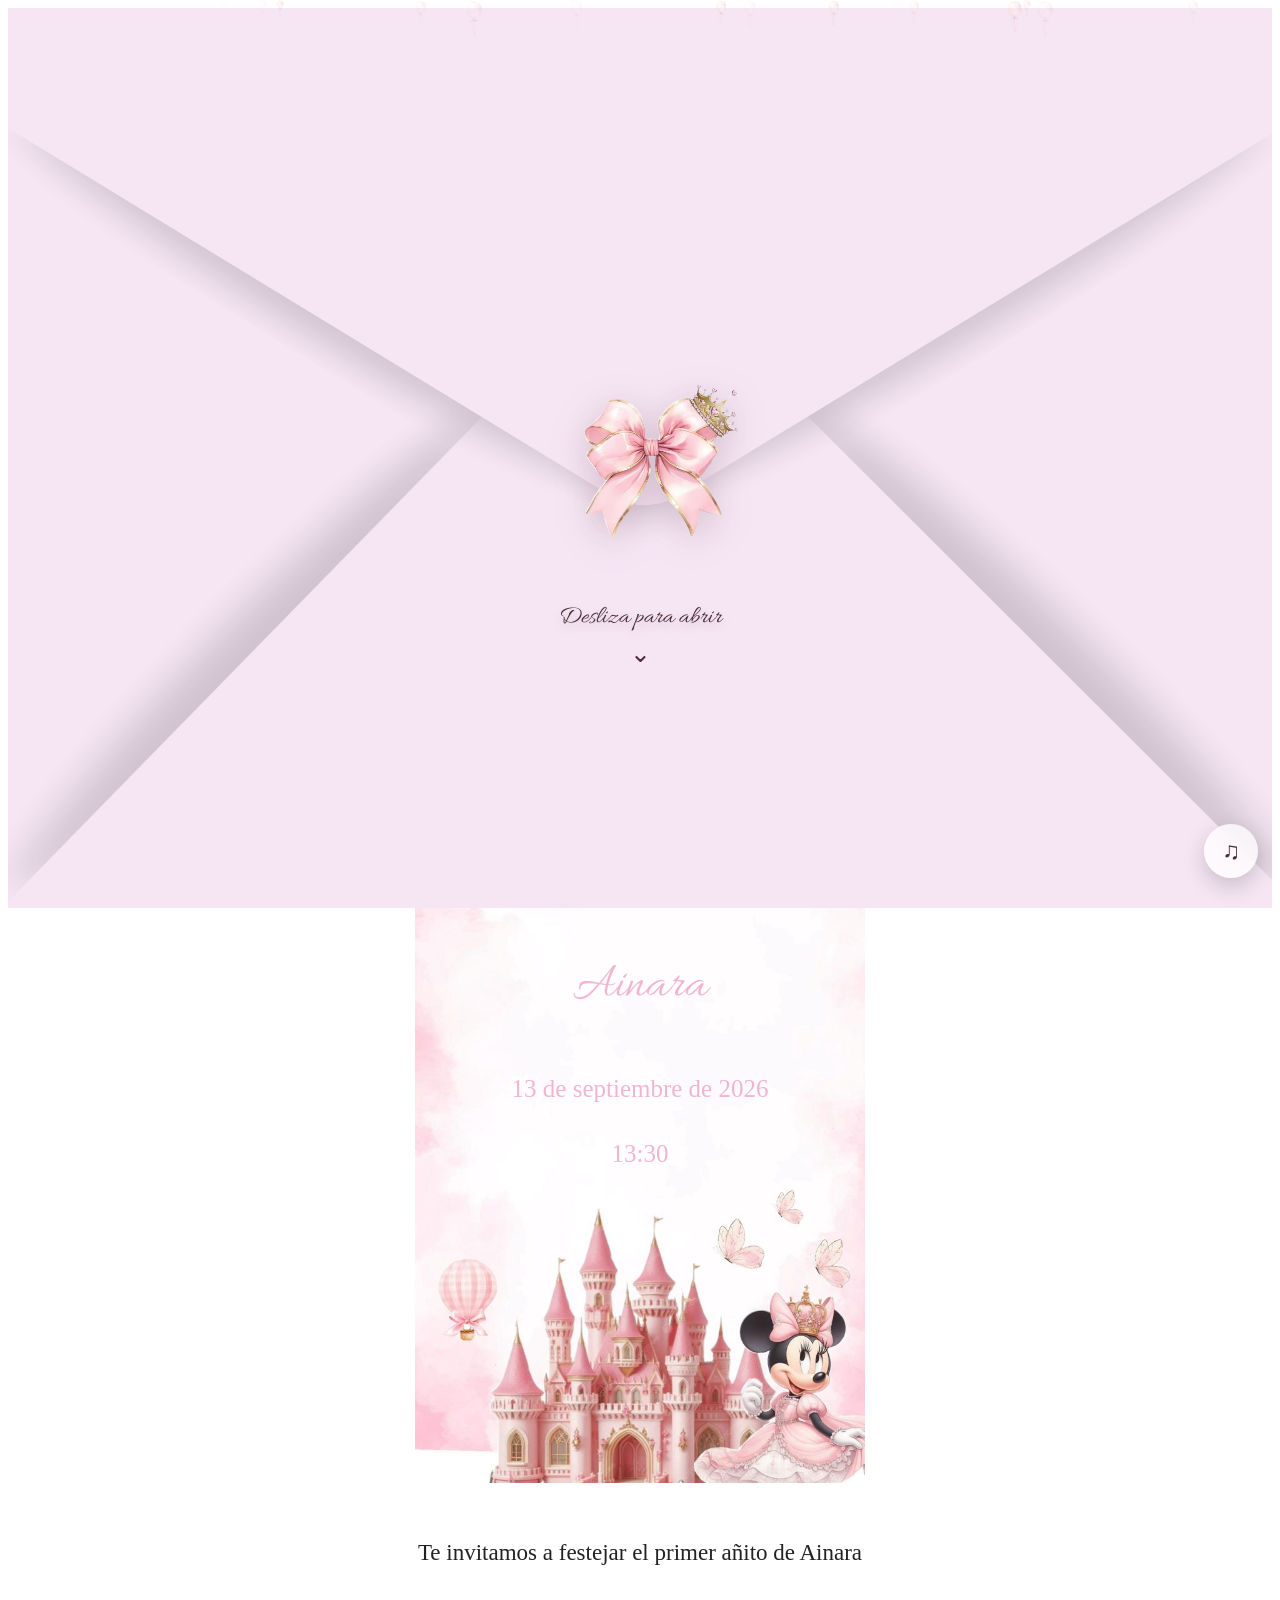
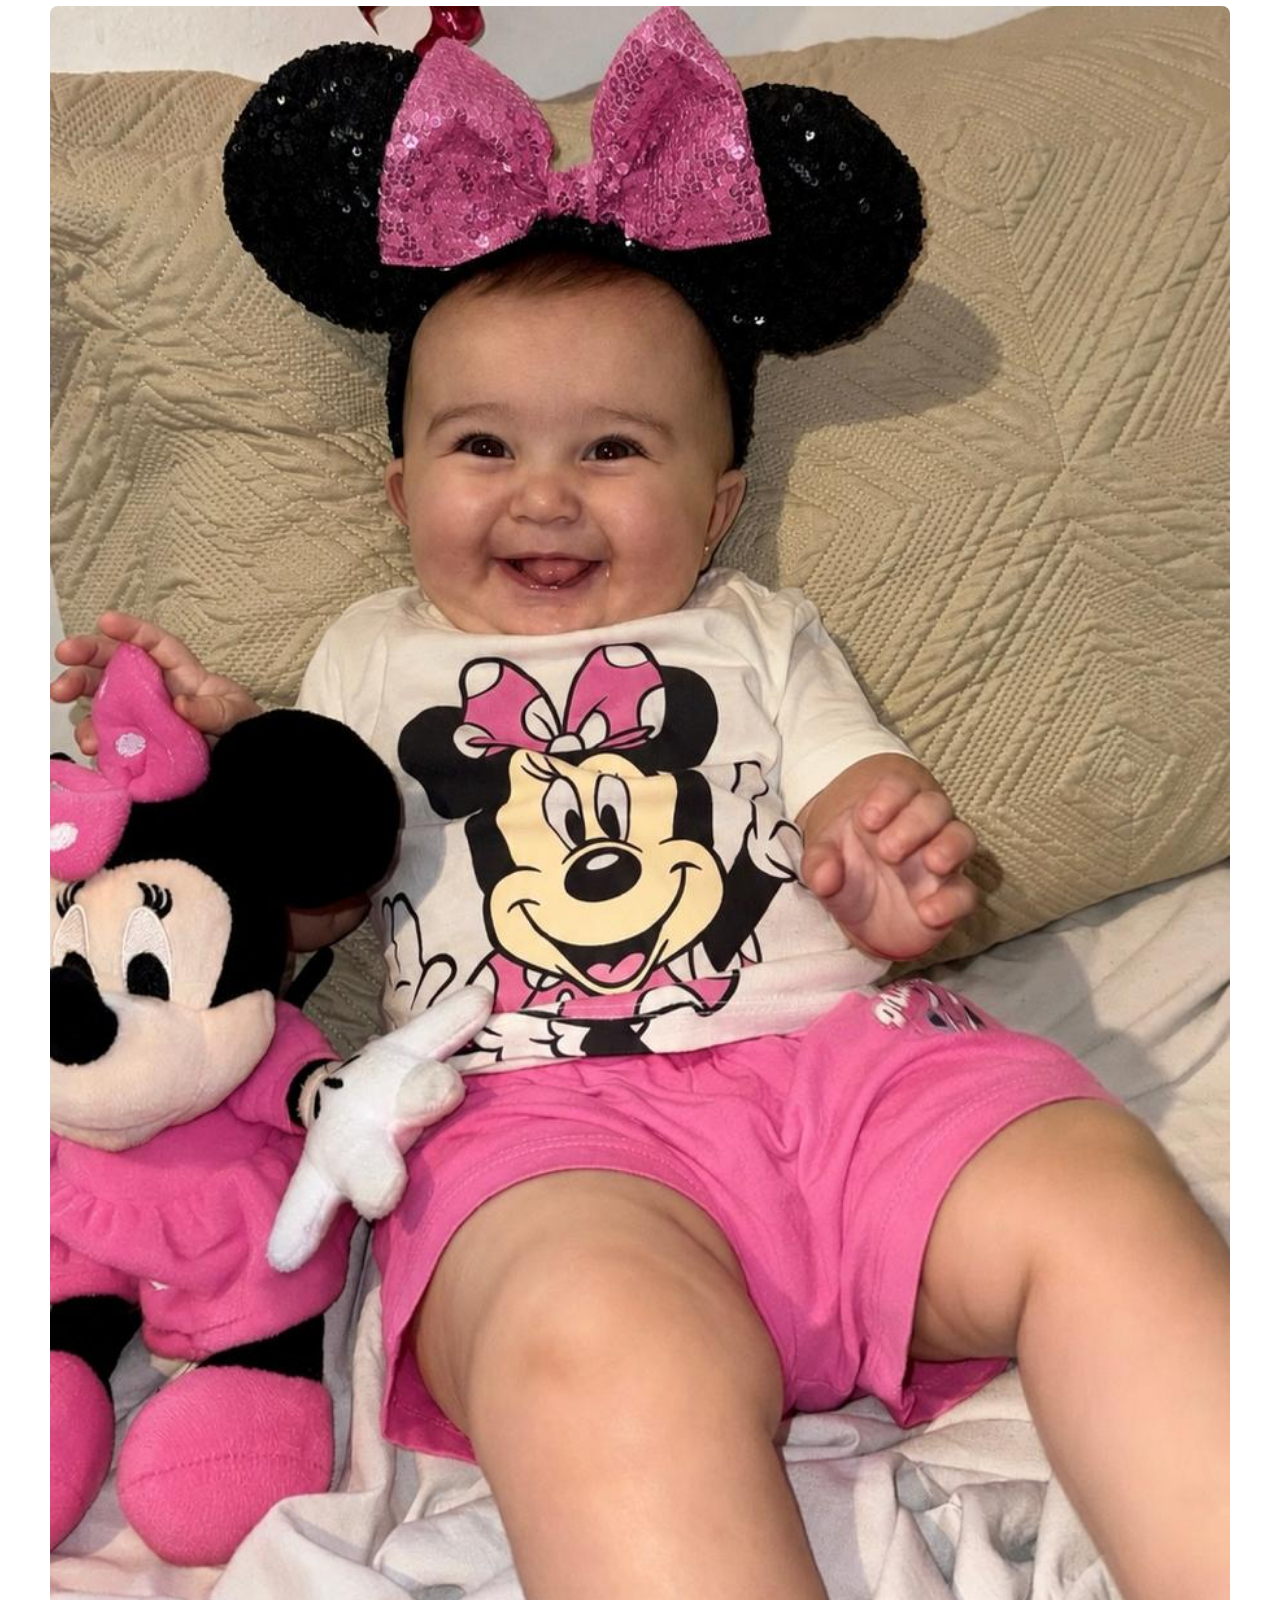
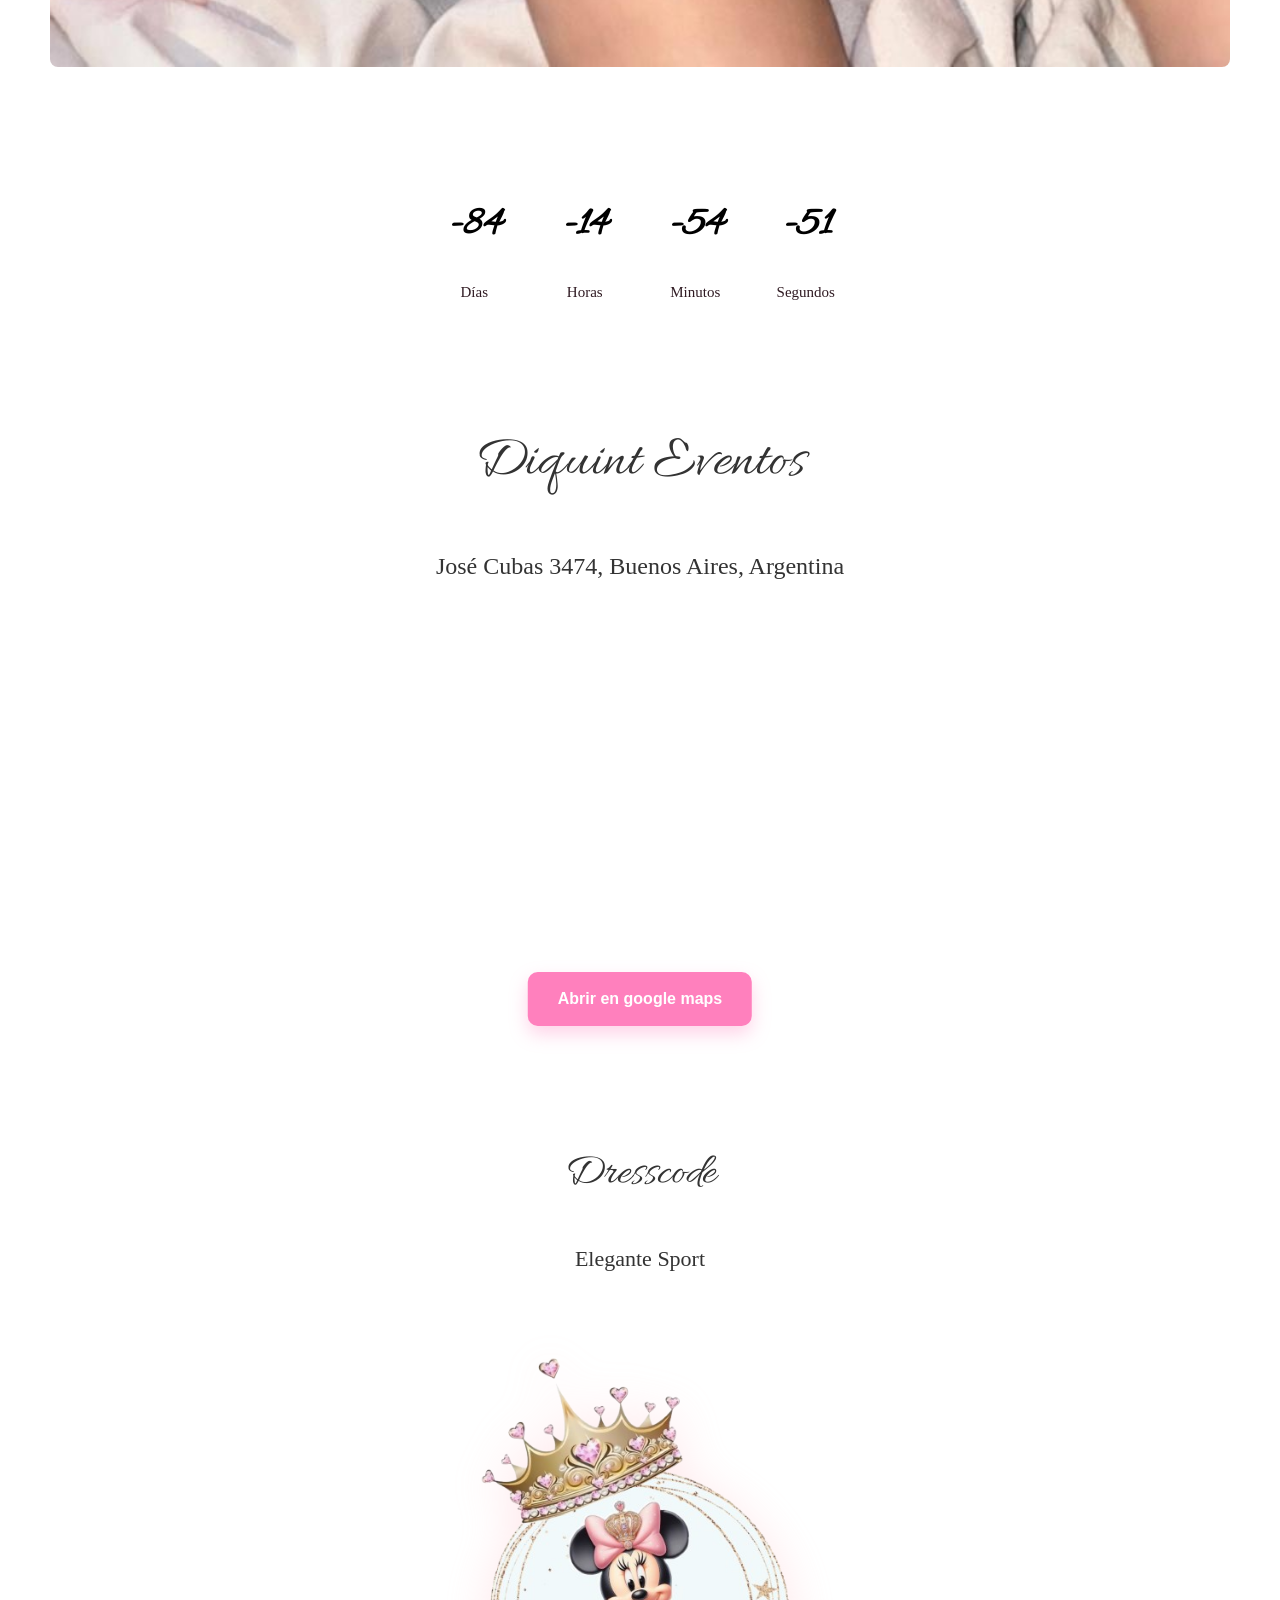
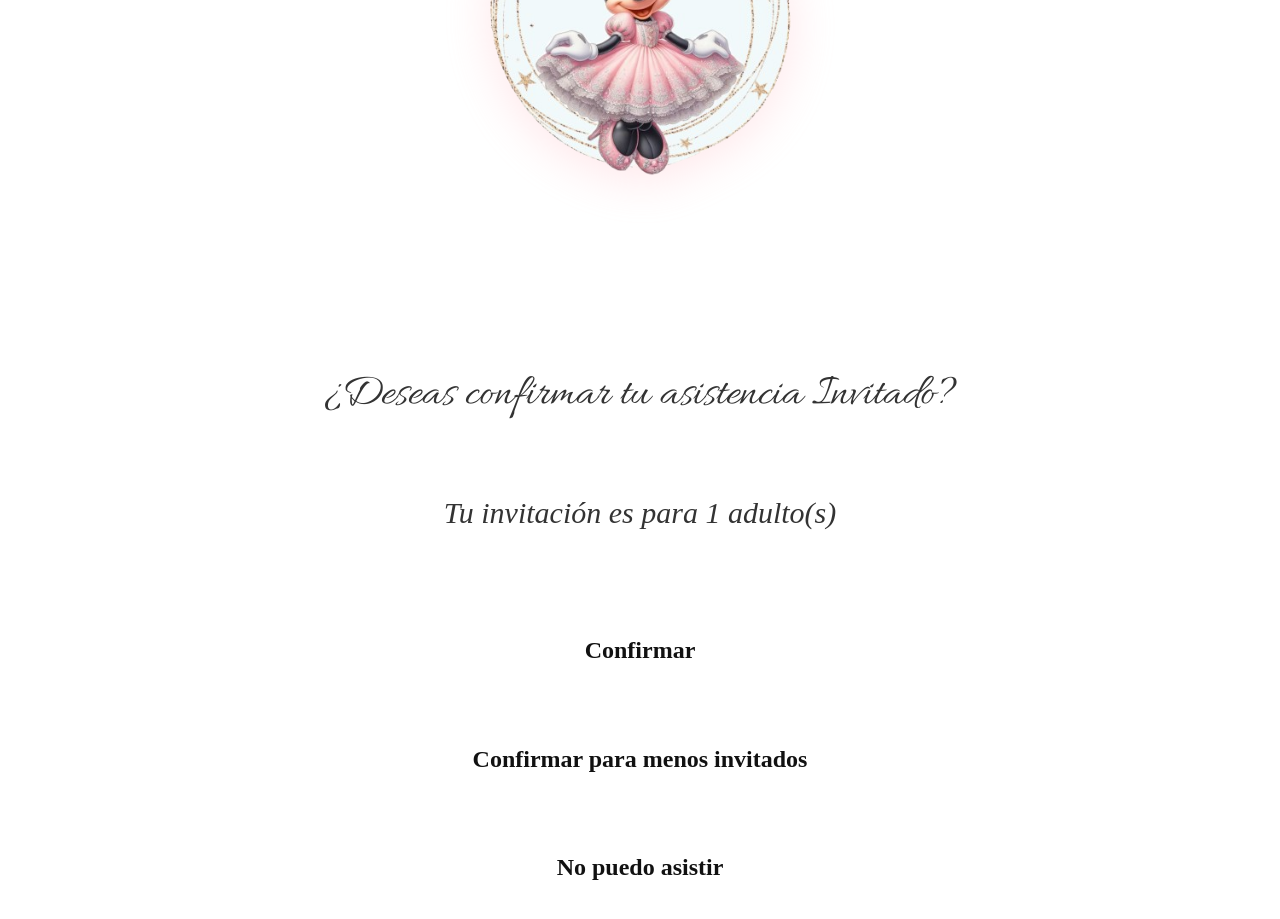
==== index.html @ 3eff4380 "Mover index a raiz para Vercel" ====
<!DOCTYPE html>
<html lang="es">

<head>
    <meta charset="UTF-8">
    <meta name="viewport" content="width=device-width, initial-scale=1.0">
    <title>Mi primer añito - Ainara</title>
    <link rel="stylesheet" href="css/styles.css">
    <link rel="stylesheet" href="https://cdnjs.cloudflare.com/ajax/libs/font-awesome/6.5.1/css/all.min.css">

</head>

<body>

    <audio id="bgMusic" loop>
        <source src="assets/musica/cenicienta.mp3" type="audio/mpeg">
    </audio>
    <button class="music-btn" id="musicBtn">
        ♫
    </button>
    <div class="particles"></div>

    <section class="envelope-intro">
        <div class="envelope-wrapper">
            <img src="assets/fotos/pink-top.png" class="envelope-top-img">
            <img src="assets/fotos/moño_corona_sobre-removebg-preview.png" class="envelope-bow" alt="Moño">
            <div class="envelope-center">
                <p>Desliza para abrir</p>
                <span>⌄</span>
            </div>
            <img src="assets/fotos/pink-bottom.png" class="envelope-bottom-img">
        </div>
    </section>

    <section class="hero floral-bg">
        <div class="invite-cover">
            <div class="hero-text">
                <h1>Mi primer añito</h1>
                <h2 class="ainu">Ainara</h2>
                <p>13 de septiembre de 2026</p>
                <span>13:30</span>
            </div>
        </div>
    </section>

    <section class="photo-message reveal">

        <p>
            Te invitamos a festejar el primer añito de Ainara
        </p>

        <div class="photo-frame">
            <img src="assets/fotos/ainara minnie.jpeg" alt="Foto de Ainara">
        </div>

    </section>

    <section class="countdown-section reveal">
        <div class="countdown">
            <div><span id="days">00</span>
                <p>Días</p>
            </div>
            <div><span id="hours">00</span>
                <p>Horas</p>
            </div>
            <div><span id="minutes">00</span>
                <p>Minutos</p>
            </div>
            <div><span id="seconds">00</span>
                <p>Segundos</p>
            </div>
        </div>
    </section>

    <section class="location reveal">
        <h2>Diquint Eventos</h2>
        <p>José Cubas 3474, Buenos Aires, Argentina</p>

        <div class="map-box">
            <iframe src="https://www.google.com/maps?q=José%20Cubas%203474,%20Buenos%20Aires,%20Argentina&output=embed"
                loading="lazy">
            </iframe>

            <a href="https://www.google.com/maps/search/?api=1&query=José+Cubas+3474,+Buenos+Aires,+Argentina"
                target="_blank">
                Abrir en google maps
            </a>
        </div>
    </section>

    <section class="dresscode reveal">
        <h2>Dresscode</h2>
        <p>
            Elegante Sport
        </p>
    </section>

        <section class="decor-section">
            <img src="assets/fotos/minnie_corona-removebg-preview.png" alt="Minnie" class="decor-img minnie">
        </section>

    <section class="confirm reveal">
        <h2>¿Deseas confirmar tu asistencia <span id="guestName">Invitado</span>?</h2>
        <p>Tu invitación es para <span id="guestAdults">1</span> adulto(s)</p>

        <div class="confirm-options">

            <a class="option active" href="https://wa.me/5491123456789" target="_blank">
                Confirmar
            </a>

            <a class="option" href="https://wa.me/5491123456789" target="_blank">
                Confirmar para menos invitados
            </a>

            <a class="option" href="https://wa.me/5491123456789" target="_blank">
                No puedo asistir
            </a>

        </div>
    </section>
    </section>

    </main>

    <script src="js/script.js"></script>

</body>



</html>
---- css/styles.css ----
@import url('https://fonts.googleapis.com/css2?family=Allura&display=swap');



body {
    font-family: Baloo Tammudu\ 2, Baloo Tammudu\ 2 Fallback;
    color: #333;
    line-height: 1.6;
}

.scroll-arrow i {
    font-size: 42px;
    color: #5a3442;

    animation: floatArrow 1.6s infinite;

    opacity: .75;
}

.envelope-intro {
    height: 170vh;
    position: relative;
    margin-bottom: -95vh;
    z-index: 20;
    background: transparent;
    pointer-events: none;
}

.envelope-wrapper {
    position: sticky;
    top: 0;
    width: 100%;
    height: 100vh;
    overflow: hidden;
    background: transparent;
}

.envelope-bow {
    position: absolute;
    top: 55%;
    left: 51%;
    width: clamp(200px, 12vw, 170px);
    transform: translate(-50%, -50%);
    z-index: 11;
    pointer-events: none;
    filter: drop-shadow(0 8px 18px rgba(90, 45, 70, .22));
    transition: transform 1.2s ease, opacity 1.2s ease;
}

.envelope-open .envelope-bow {
    transform: translate(-50%, -180%);
    opacity: 0;
}

/* imagen superior */
.envelope-top-img {
    position: absolute;
    top: 0;
    left: 0;
    width: 100vw;
    height: 100vh;
    object-fit: fill;
    z-index: 5;
    transition: transform 1.2s ease, opacity 1.2s ease;
}

.envelope-bottom-img {
    position: absolute;
    bottom: 0;
    left: 0;
    width: 100vw;
    height: 100vh;
    object-fit: fill;
    z-index: 4;
    transition: transform 1.2s ease, opacity 1.2s ease;
}

/* texto del medio */
.envelope-center {
    position: absolute;
    top: 70%;
    left: 50%;
    transform: translate(-50%, -50%);
    text-align: center;
    z-index: 10;
    transition: opacity .8s ease, transform .8s ease;
    pointer-events: none;
    width: 100%;
}

.envelope-center p {
    font-family: 'Allura', cursive;
    font-size: 25px;
    color: #4a2d37;
    text-shadow: 0 4px 12px rgba(0, 0, 0, .18);
    margin: 0;
}

.envelope-center span {
    display: block;
    font-family: 'Allura', cursive;
    font-size: 25px;
    color: #4a2d37;
    animation: floatArrow 1.5s infinite;
}

/* apertura al scrollear */
.envelope-open .envelope-top-img {
    transform: translateY(-105%);
    opacity: .95;
}

.envelope-open .envelope-bottom-img {
    transform: translateY(105%);
    opacity: .95;
}

.envelope-open .envelope-center {
    opacity: 0;
    transform: translate(-50%, -70%);
}

.invite {
    position: relative;
    z-index: 1;
    background: #fff;
}

@keyframes floatArrow {

    0%,
    100% {
        transform: translateY(0);
    }

    50% {
        transform: translateY(12px);
    }
}

.invite {
    position: relative;
    z-index: 1;
    background: #ffffff;
}

.floral-bg {
    display: flex;
    align-items: flex-start;
    justify-content: center;
    padding: 0px 0;
}

.invite-cover {
    width: min(100%, 450px);
    aspect-ratio: 1900/ 3500;
    background:
        linear-gradient(rgba(255, 255, 255, 0.08), rgba(255, 255, 255, 0.08)),
        url("../assets/fotos/invitacion.jpeg");
    background-size: contain;
    background-repeat: no-repeat;
    background-position: center top;
    position: relative;
}

.hero-text {
    position: absolute;
    top: 150px;
    left: 50%;
    transform: translateX(-50%);
    width: 100%;
    text-align: center;
    color: #f0b6cf;
    margin-top: 0;
}


.hero-text h1,
.hero-text h2,
.location h2,
.dresscode h2,
.confirm h2 {
    font-family: Baloo Tammudu\ 2, Baloo Tammudu\ 2 Fallback;
    font-weight: 400;
}

.hero-text h1 {
    font-family: Baloo Tammudu\ 2, Baloo Tammudu\ 2 Fallback;
    font-size: 30px;
    font-weight: 400;
    font-style: bold;
}

.hero-text p {
    font-family: Baloo Tammudu\ 2, Baloo Tammudu\ 2 Fallback;
    font-size: 25px;
    font-weight: 400;
    font-style: bold;
}

.hero-text span {
    font-family: Baloo Tammudu\ 2, Baloo Tammudu\ 2 Fallback;
    font-size: 25px;
    font-weight: 400;
    font-style: bold;
}

.hero-text .ainu {
    font-family: 'Allura', cursive;
    font-weight: 400;
    font-style: normal;
    font-size: 50px;
}

.photo-message {
    padding: 0px 20px 70px;
    text-align: center;
    background: #ffffff;
}

.photo-message p {
    font-family: Baloo Tammudu\ 2, Baloo Tammudu\ 2 Fallback;
    font-size: 23px;
    color: #222;
    margin-bottom: 34px;
}

.photo-frame {
    width: min(100%, 1180px);
    margin: 0 auto;
    border-radius: 8px;
    overflow: hidden;
}

.photo-frame img {
    width: 100%;
    height: auto;
    display: block;
}

.countdown-section {
    padding: 55px 15px 25px;
    text-align: center;
}

.countdown {
    max-width: 420px;
    margin: auto;
    display: grid;
    grid-template-columns: repeat(4, 1fr);
    gap: 22px;
}

.countdown div {
    background: transparent;
    box-shadow: none;
    padding: 0;
}

.countdown span {
    font-family: 'Allura', cursive;
    font-weight: bold;
    font-size: 42px;
    color: #000;
}

.countdown p {
    margin-top: 20px;
    font-size: 15px;
    font-family: Georgia, serif;
    color: #301b23;
}

.location {
    text-align: center;
    padding: 25px 0 0;
}

.location h2 {
    font-family: 'Allura', cursive;
    font-size: 58px;
    margin-bottom: 38px;
}

.location p {
    font-size: 24px;
    font-family: Georgia, serif;
    margin-bottom: 28px;
}

.map-box {
    position: relative;
    width: 100%;
    height: 440px;
}

.map-box iframe {
    width: 100%;
    height: 100%;
    border: 0;
    display: block;
}

.map-box a {
    position: absolute;
    left: 50%;
    bottom: 28px;
    transform: translateX(-50%);
    background: #ff80bd;
    color: white;
    text-decoration: none;
    padding: 14px 30px;
    border-radius: 10px;
    font-family: 'Poppins', sans-serif;
    font-weight: 700;
    box-shadow: 0 8px 18px rgba(255, 128, 189, .35);
}

.dresscode {
    min-height: 250px;
    text-align: center;
    padding-top: 50px;
}

.dresscode h2 {
    font-family: 'Allura', cursive;
    font-size: 44px;
}

.dresscode p {
    font-size: 22px;
    font-family: Georgia, serif;
    line-height: 1.1;
}


.decor-section {
    display: flex;
    justify-content: center;
    align-items: center;
    gap: 70px;
    flex-wrap: wrap;
}

.decor-img {
    max-width: 240px;
    width: 100%;
    height: auto;
    object-fit: contain;
    background: transparent;
    filter:
        drop-shadow(0 8px 24px rgba(255, 182, 193, .35));

    transition: .4s ease;
}

.decor-img:hover {
    transform: translateY(-8px) scale(1.03);
}



.minnie {
    max-width: 320px;
}


.confirm {
    text-align: center;
}

.confirm h2 {
    font-family: 'Allura', cursive;
    font-size: 45px;
    margin-bottom: 58px;
}

.confirm p {
    font-family: Georgia, serif;
    font-size: 30px;
    font-style: italic;
    margin-bottom: 70px;
}

.confirm h3 {
    font-size: 22px;
    margin-bottom: 30px;
}

.confirm-options {
    width: 100%;
    max-width: 550px;
    margin: 60px auto 0;
    display: flex;
    flex-direction: column;
    gap: 22px;
}

.option {
    position: relative;
    text-decoration: none;
    color: #111;
    font-size: 24px;
    font-weight: 700;
    padding: 24px 30px;
    border-radius: 999px;
    transition: all .25s ease;
    text-align: center;
}

.option::before {
    content: "";

    position: absolute;
    inset: 0;
    background-color: #f7afd1;
    border-radius: 999px;
    box-shadow: 0 10px 22px rgba(249, 159, 236, 0.92);
    opacity: 0;
    transform: scale(.92);
    transition: all .25s ease;
    z-index: -1;
}

.option:hover::before {
    opacity: 1;
    transform: scale(1);
}

.option:hover {
    transform: translateY(-2px);

}


.reveal {
    opacity: 0;
    transform: translateY(45px);
    transition: opacity 0.9s ease, transform 0.9s ease;
}

.reveal.show {
    opacity: 1;
    transform: translateY(0);
}

/* PARTICLES */

.particles {
    position: fixed;
    inset: 0;
    overflow: hidden;
    pointer-events: none;
    z-index: 999;
}

.particles span {
    position: absolute;
    display: block;
    width: 60px;
    height: 60px;
    background-image: url("../assets/fotos/globbo-removebg-preview.png");
    background-size: contain;
    background-repeat: no-repeat;
    opacity: 0.5;
    animation: floatParticle linear infinite;
}

@keyframes floatParticle {
    from {
        transform:
            translateY(110vh) ;
        opacity: 0;
    }

    15% {
        opacity: 10;
    }

    to {
        transform:
            translateY(-120vh);
        opacity: 0;
    }
}

.music-btn {
    position: fixed;
    right: 22px;
    bottom: 22px;
    z-index: 9999;

    width: 54px;
    height: 54px;

    border: none;
    border-radius: 50%;

    background: rgba(255, 255, 255, .75);
    backdrop-filter: blur(10px);

    color: #4a2d37;
    font-size: 24px;

    cursor: pointer;

    box-shadow: 0 8px 22px rgba(0, 0, 0, .18);
    transition: .3s ease;
}

.music-btn:hover {
    transform: scale(1.08);
    background: #f3b7d1;
}

@media (max-width: 768px) {

    .hero-text h1,
    .hero-text h2 {
        font-size: 34px;
    }

    .hero-text p {
        font-size: 19px;
    }

    .countdown {
        gap: 10px;
    }

    .countdown span {
        font-size: 32px;
    }

    .location h2,
    .dresscode h2 {
        font-size: 36px;
    }

    .location p {
        font-size: 18px;
        padding: 0 20px;
    }

    .map-box {
        height: 360px;
    }

    .confirm h2 {
        font-size: 30px;
    }

    .confirm p {
        font-size: 24px;
    }

    .confirm-btn {
        font-size: 18px;
        padding: 18px 28px;
    }
}
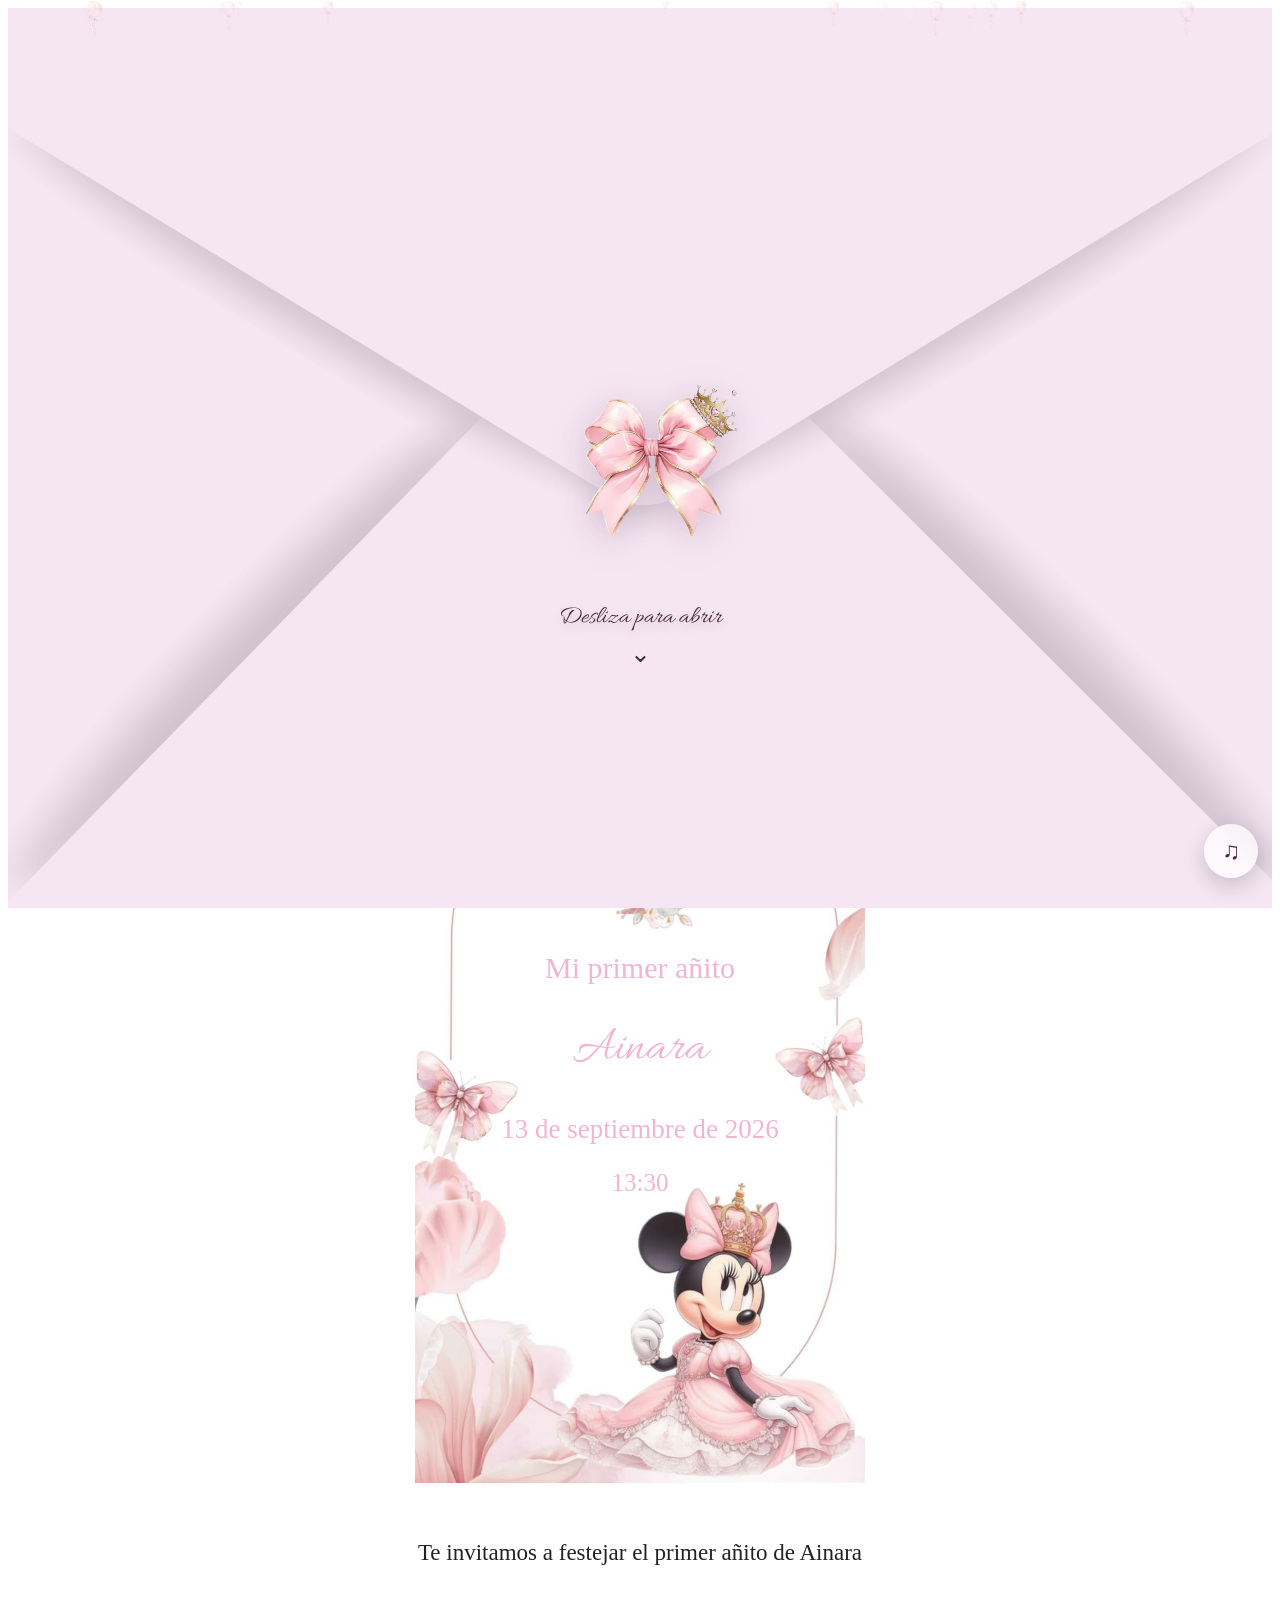
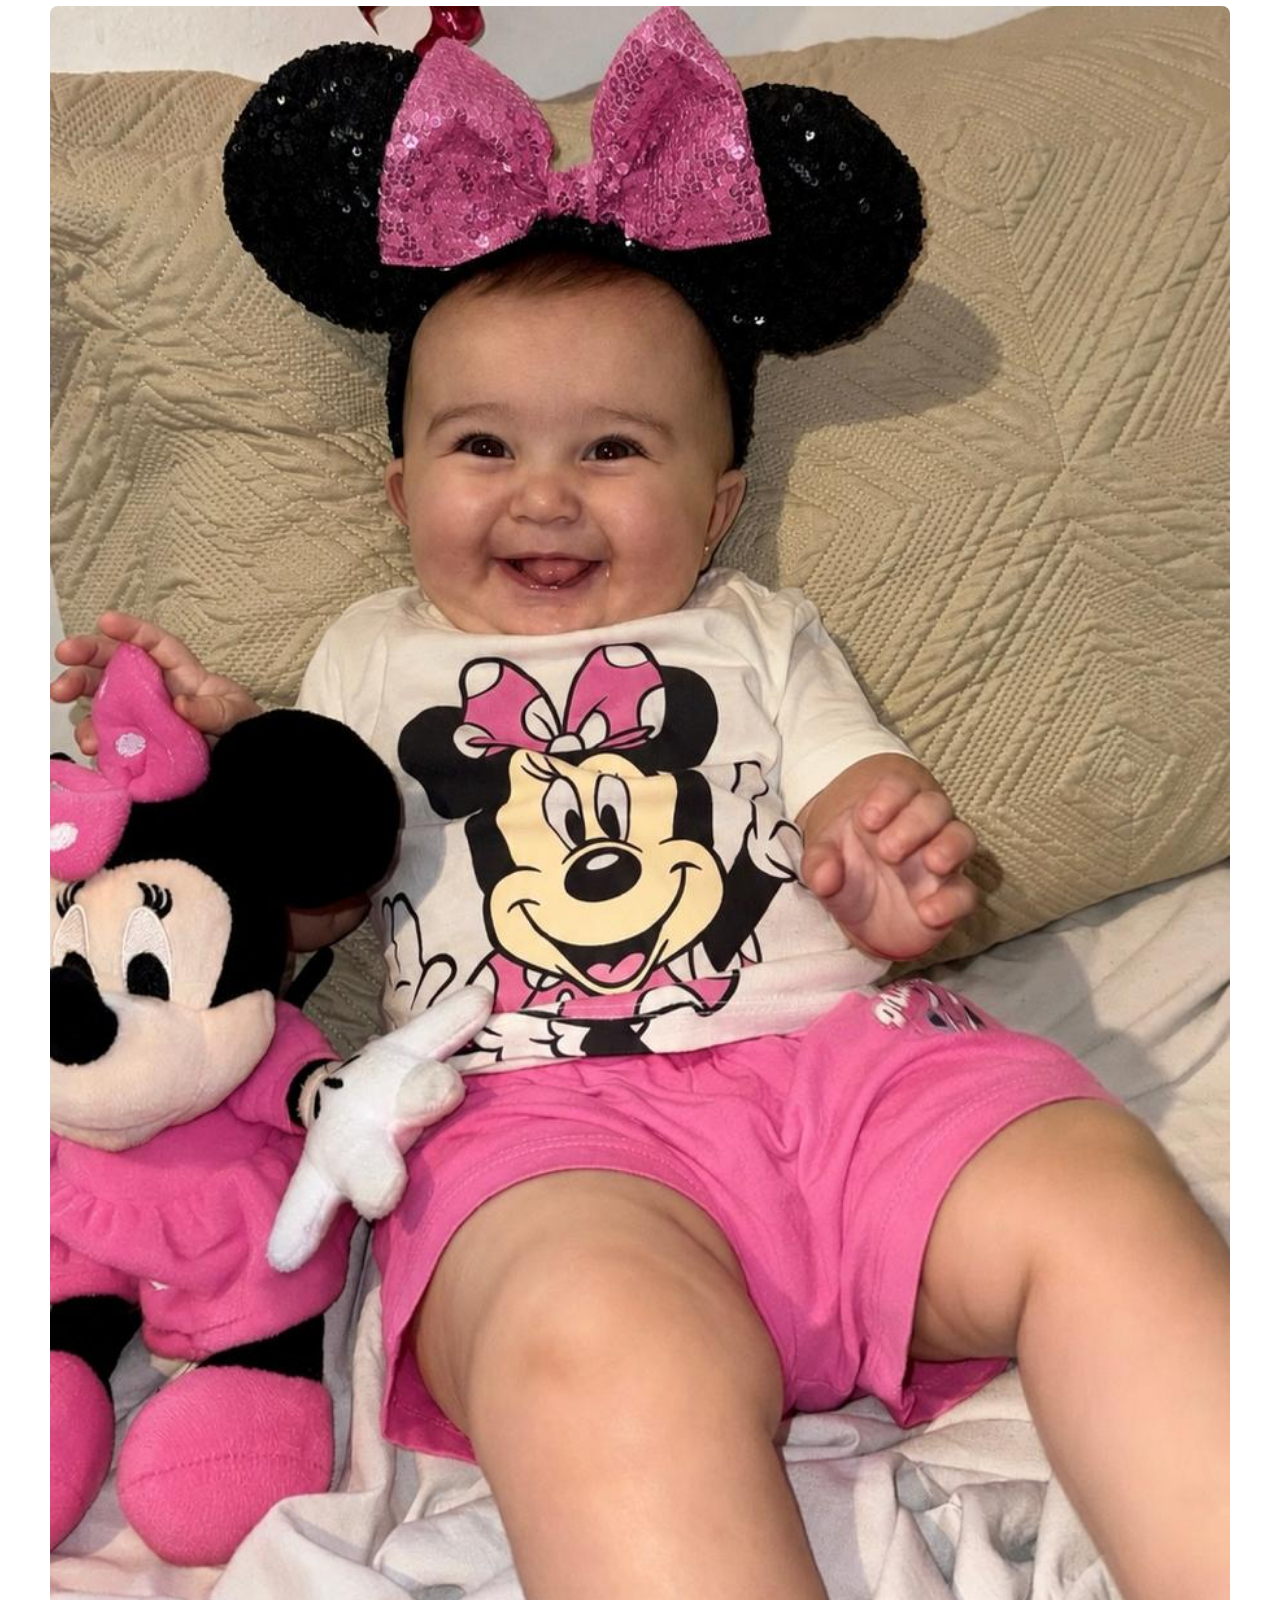
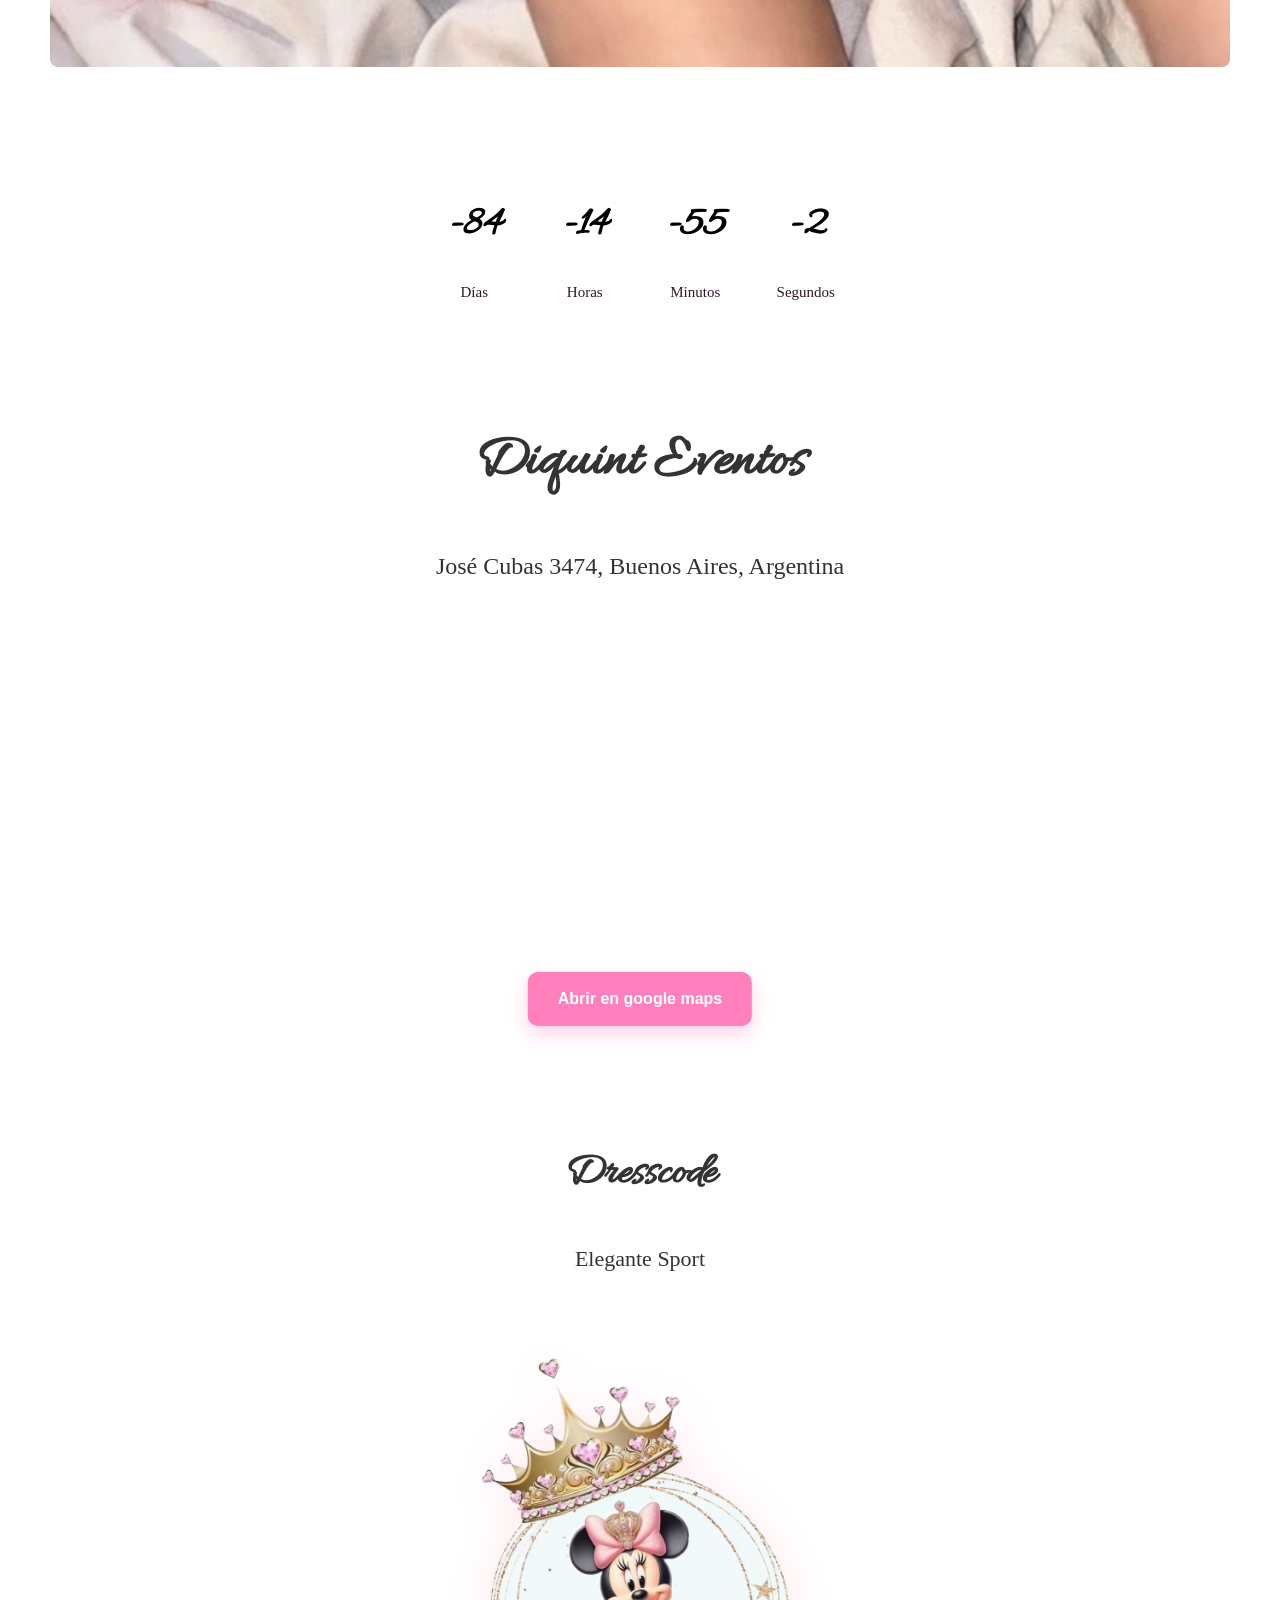
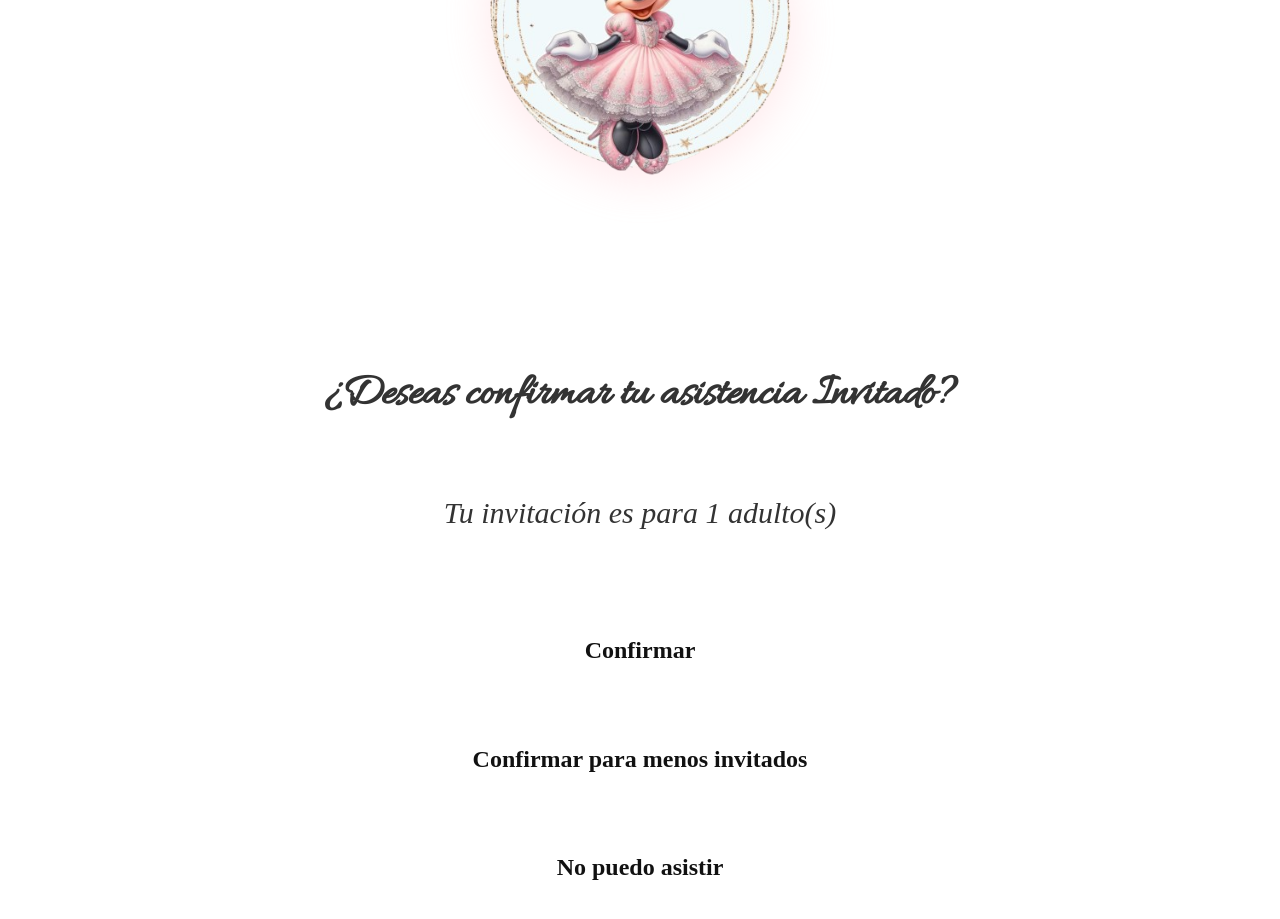
==== commit 50d34bbf: "cambios en la confirmacion" ====
--- a/index.html
+++ b/index.html
@@ -105,15 +105,15 @@
 
         <div class="confirm-options">
 
-            <a class="option active" href="https://wa.me/5491123456789" target="_blank">
+            <a class="option active" href="https://wa.me/5491158335480" target="_blank">
                 Confirmar
             </a>
 
-            <a class="option" href="https://wa.me/5491123456789" target="_blank">
+            <a class="option" href="https://wa.me/5491158335480" target="_blank">
                 Confirmar para menos invitados
             </a>
 
-            <a class="option" href="https://wa.me/5491123456789" target="_blank">
+            <a class="option" href="https://wa.me/5491158335480" target="_blank">
                 No puedo asistir
             </a>
 
--- a/css/styles.css
+++ b/css/styles.css
@@ -156,7 +156,7 @@
     aspect-ratio: 1900/ 3500;
     background:
         linear-gradient(rgba(255, 255, 255, 0.08), rgba(255, 255, 255, 0.08)),
-        url("../assets/fotos/invitacion.jpeg");
+        url("/assets/fotos/invitacion\ 1.jpeg");
     background-size: contain;
     background-repeat: no-repeat;
     background-position: center top;
@@ -165,13 +165,16 @@
 
 .hero-text {
     position: absolute;
-    top: 150px;
+    top: 220px;
     left: 50%;
     transform: translateX(-50%);
     width: 100%;
     text-align: center;
     color: #f0b6cf;
     margin-top: 0;
+        margin: 0;
+    padding: 0;
+    line-height: 1;
 }
 
 
@@ -181,7 +184,7 @@
 .dresscode h2,
 .confirm h2 {
     font-family: Baloo Tammudu\ 2, Baloo Tammudu\ 2 Fallback;
-    font-weight: 400;
+
 }
 
 .hero-text h1 {
@@ -189,11 +192,12 @@
     font-size: 30px;
     font-weight: 400;
     font-style: bold;
+    margin-top: 50px;
 }
 
 .hero-text p {
     font-family: Baloo Tammudu\ 2, Baloo Tammudu\ 2 Fallback;
-    font-size: 25px;
+    font-size: 27px !important;
     font-weight: 400;
     font-style: bold;
 }
@@ -201,7 +205,7 @@
 .hero-text span {
     font-family: Baloo Tammudu\ 2, Baloo Tammudu\ 2 Fallback;
     font-size: 25px;
-    font-weight: 400;
+    font-weight: 40;
     font-style: bold;
 }
 
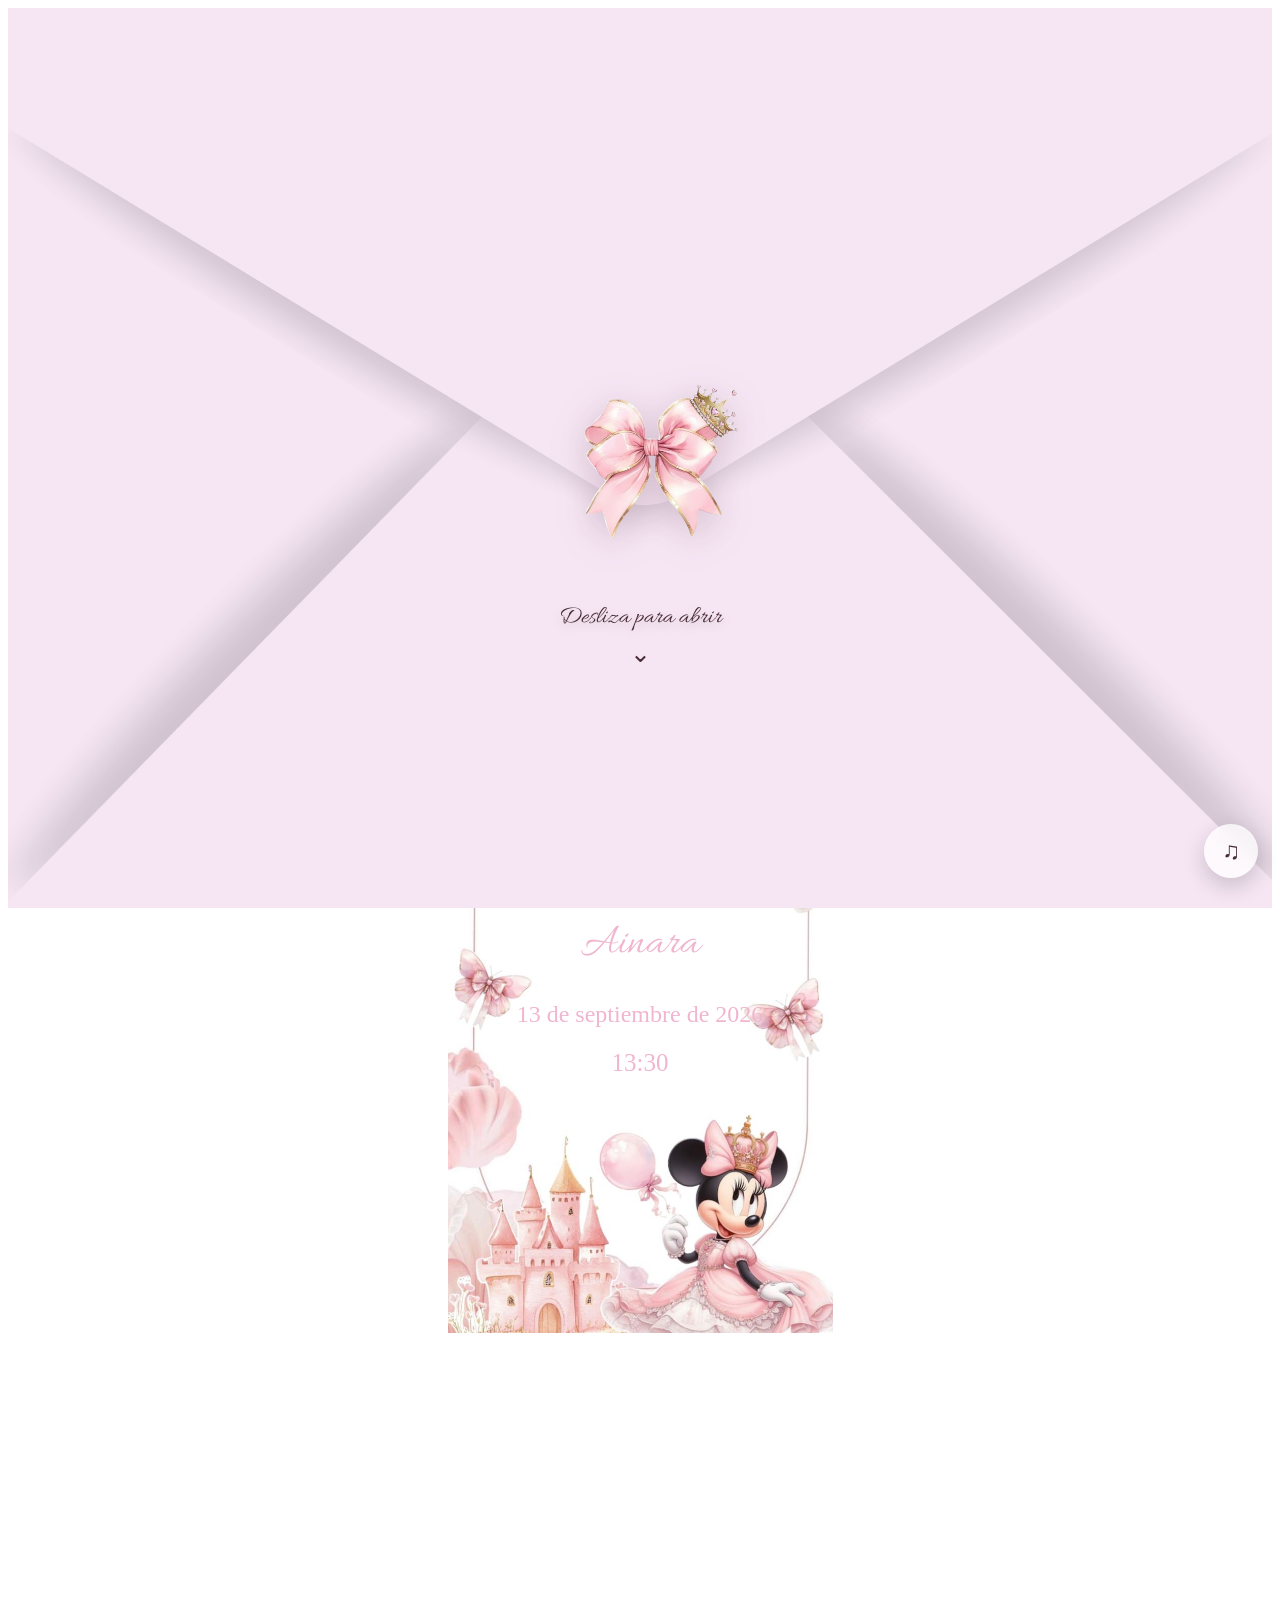
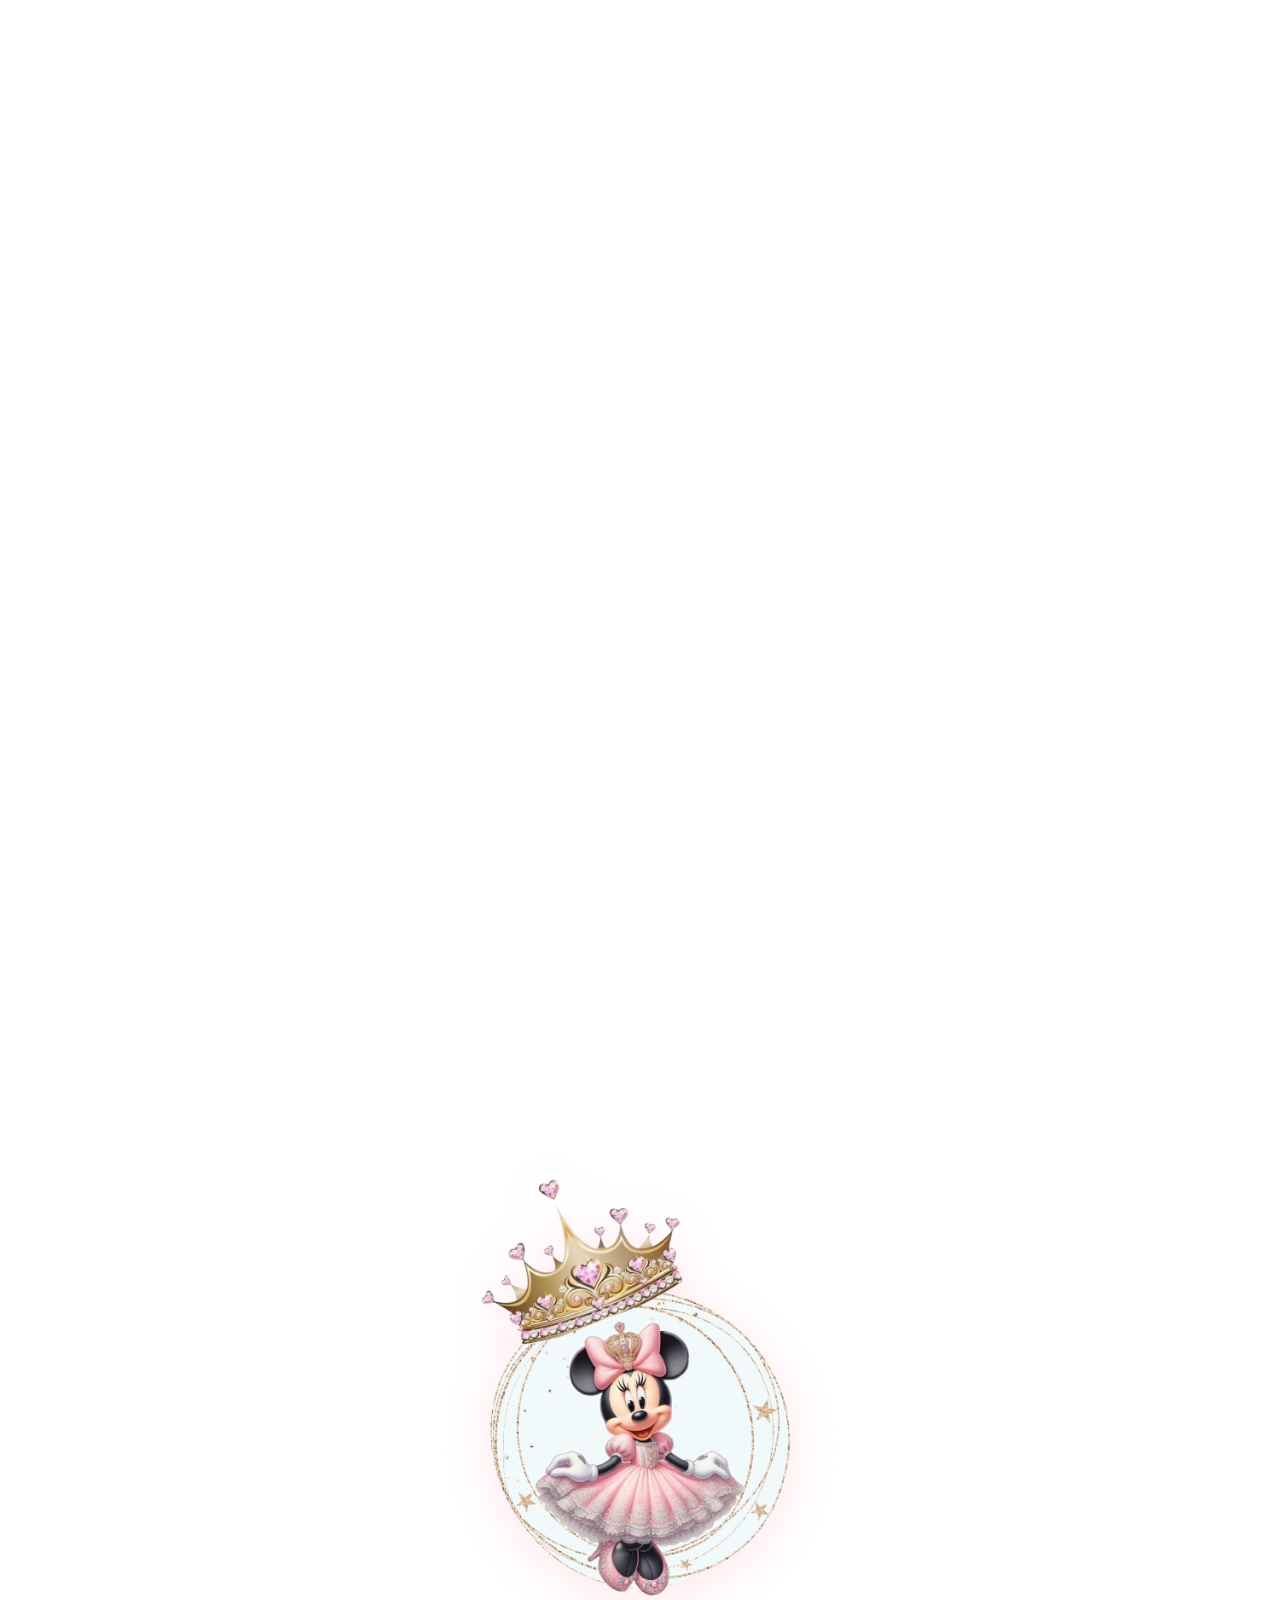
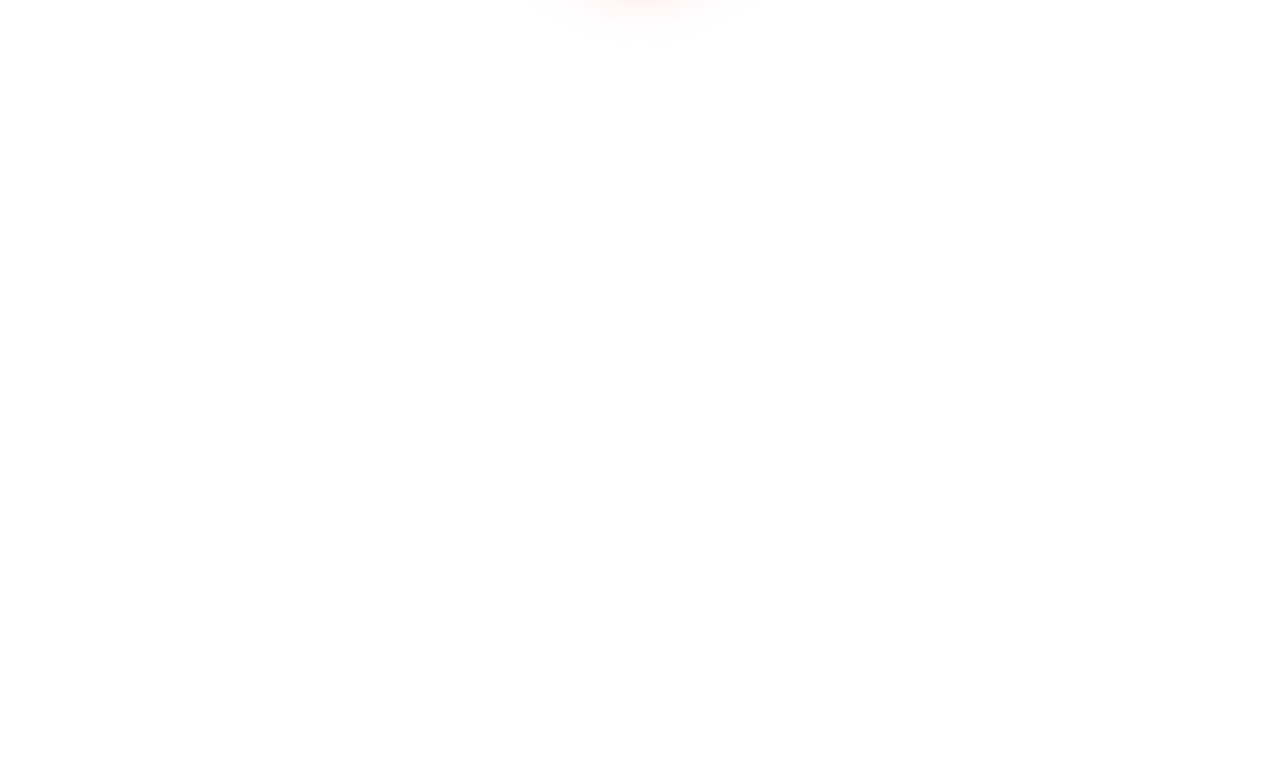
==== commit e8bffe8e: "actualizacion de confirmacion" ====
--- a/index.html
+++ b/index.html
@@ -72,6 +72,8 @@
         </div>
     </section>
 
+<div id="eventReminder" class="event-reminder"></div>
+
     <section class="location reveal">
         <h2>Diquint Eventos</h2>
         <p>José Cubas 3474, Buenos Aires, Argentina</p>
@@ -95,25 +97,24 @@
         </p>
     </section>
 
-        <section class="decor-section">
-            <img src="assets/fotos/minnie_corona-removebg-preview.png" alt="Minnie" class="decor-img minnie">
-        </section>
+    <section class="decor-section">
+        <img src="assets/fotos/minnie_corona-removebg-preview.png" alt="Minnie" class="decor-img minnie">
+    </section>
 
     <section class="confirm reveal">
         <h2>¿Deseas confirmar tu asistencia <span id="guestName">Invitado</span>?</h2>
-        <p>Tu invitación es para <span id="guestAdults">1</span> adulto(s)</p>
+        <p>Tu invitación es para <span id="guestAdults">1 adulto</span></p>
 
         <div class="confirm-options">
-
-            <a class="option active" href="https://wa.me/5491158335480" target="_blank">
+            <a class="option active" id="confirmBtn" href="">
                 Confirmar
             </a>
 
-            <a class="option" href="https://wa.me/5491158335480" target="_blank">
+            <a class="option" id="confirmLessBtn" href="">
                 Confirmar para menos invitados
             </a>
 
-            <a class="option" href="https://wa.me/5491158335480" target="_blank">
+            <a class="option" id="declineBtn" href="">
                 No puedo asistir
             </a>
 
--- a/css/styles.css
+++ b/css/styles.css
@@ -144,14 +144,14 @@
     background: #ffffff;
 }
 
-.floral-bg {
+/* .floral-bg {
     display: flex;
     align-items: flex-start;
     justify-content: center;
     padding: 0px 0;
-}
-
-.invite-cover {
+} */
+
+/* .invite-cover {
     width: min(100%, 450px);
     aspect-ratio: 1900/ 3500;
     background:
@@ -161,20 +161,31 @@
     background-repeat: no-repeat;
     background-position: center top;
     position: relative;
+} */
+.invite-cover {
+    position: relative;
+    width: min(100%, 450px);
+    aspect-ratio: 450 / 650;
+    margin: 0 auto;
+    overflow: hidden;
+}
+
+.floral-bg {
+    background-image: url("/assets/fotos/invitacion\ 1.jpeg");
+    background-size: contain;
+    background-position: center;
+    background-repeat: no-repeat;
 }
 
 .hero-text {
     position: absolute;
-    top: 220px;
+    top: 25%;
     left: 50%;
     transform: translateX(-50%);
-    width: 100%;
+    width: 88%;
     text-align: center;
     color: #f0b6cf;
-    margin-top: 0;
-        margin: 0;
-    padding: 0;
-    line-height: 1;
+    text-align: center;
 }
 
 
@@ -189,17 +200,20 @@
 
 .hero-text h1 {
     font-family: Baloo Tammudu\ 2, Baloo Tammudu\ 2 Fallback;
-    font-size: 30px;
     font-weight: 400;
     font-style: bold;
     margin-top: 50px;
+    font-size: clamp(22px, 7vw, 28px);
+    margin: 10px 0 10px;
 }
 
 .hero-text p {
     font-family: Baloo Tammudu\ 2, Baloo Tammudu\ 2 Fallback;
-    font-size: 27px !important;
+    /* font-size: 27px !important; */
     font-weight: 400;
     font-style: bold;
+    font-size: clamp(20px, 5.3vw, 24px) !important;
+    margin: 0 0 10px;
 }
 
 .hero-text span {
@@ -207,6 +221,7 @@
     font-size: 25px;
     font-weight: 40;
     font-style: bold;
+    font-size: clamp(18px, 5.5vw, 25px);
 }
 
 .hero-text .ainu {
@@ -214,6 +229,8 @@
     font-weight: 400;
     font-style: normal;
     font-size: 50px;
+    font-size: clamp(30px, 10vw, 44px);
+    margin: 0 0 14px;
 }
 
 .photo-message {
@@ -473,7 +490,7 @@
 @keyframes floatParticle {
     from {
         transform:
-            translateY(110vh) ;
+            translateY(110vh);
         opacity: 0;
     }
 
@@ -562,4 +579,19 @@
         font-size: 18px;
         padding: 18px 28px;
     }
+}
+
+.event-reminder {
+    display: none;
+    width: min(90%, 650px);
+    margin: 30px auto;
+    padding: 18px 24px;
+    text-align: center;
+    font-size: clamp(18px, 4vw, 26px);
+    font-family: 'Baloo Tammudu 2', sans-serif;
+    color: #7a4b5d;
+    background: #fce8f1;
+    border: 1px solid #efbfd3;
+    border-radius: 22px;
+    box-shadow: 0 8px 24px rgba(122, 75, 93, 0.14);
 }
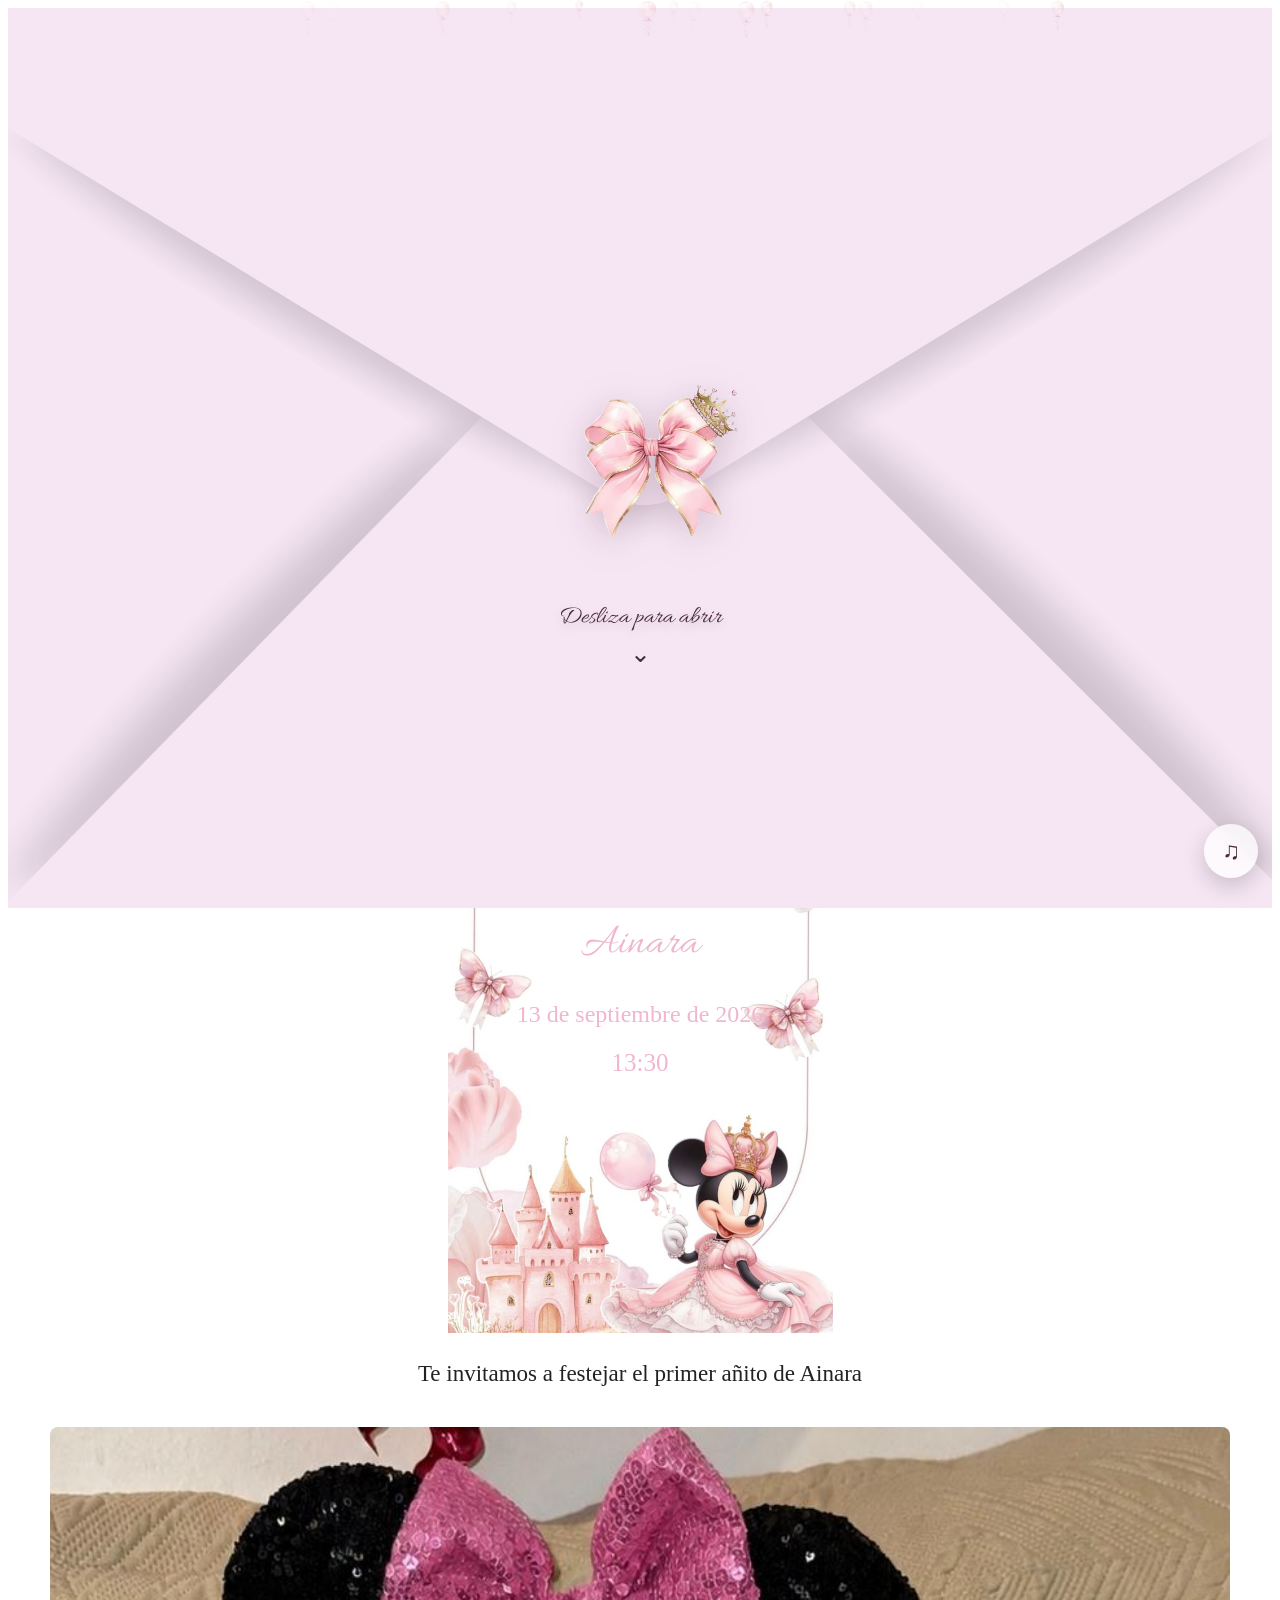
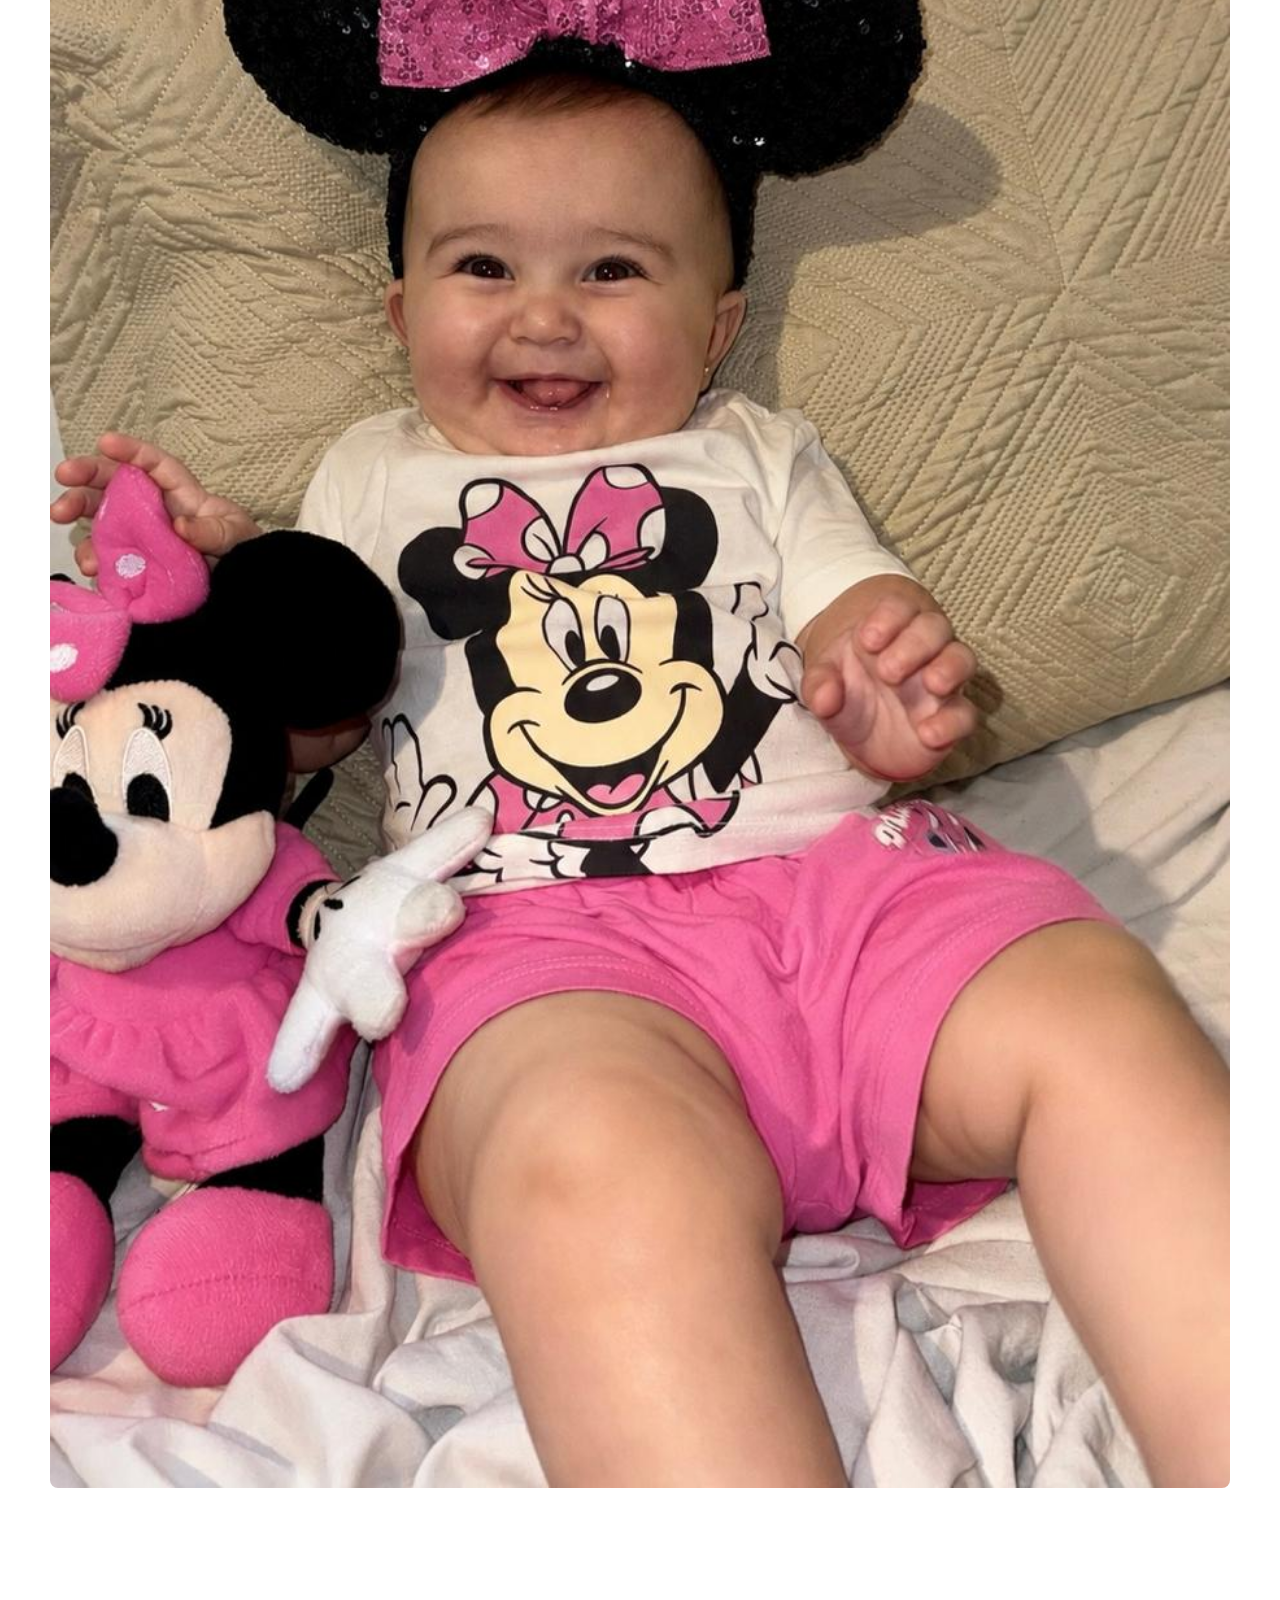
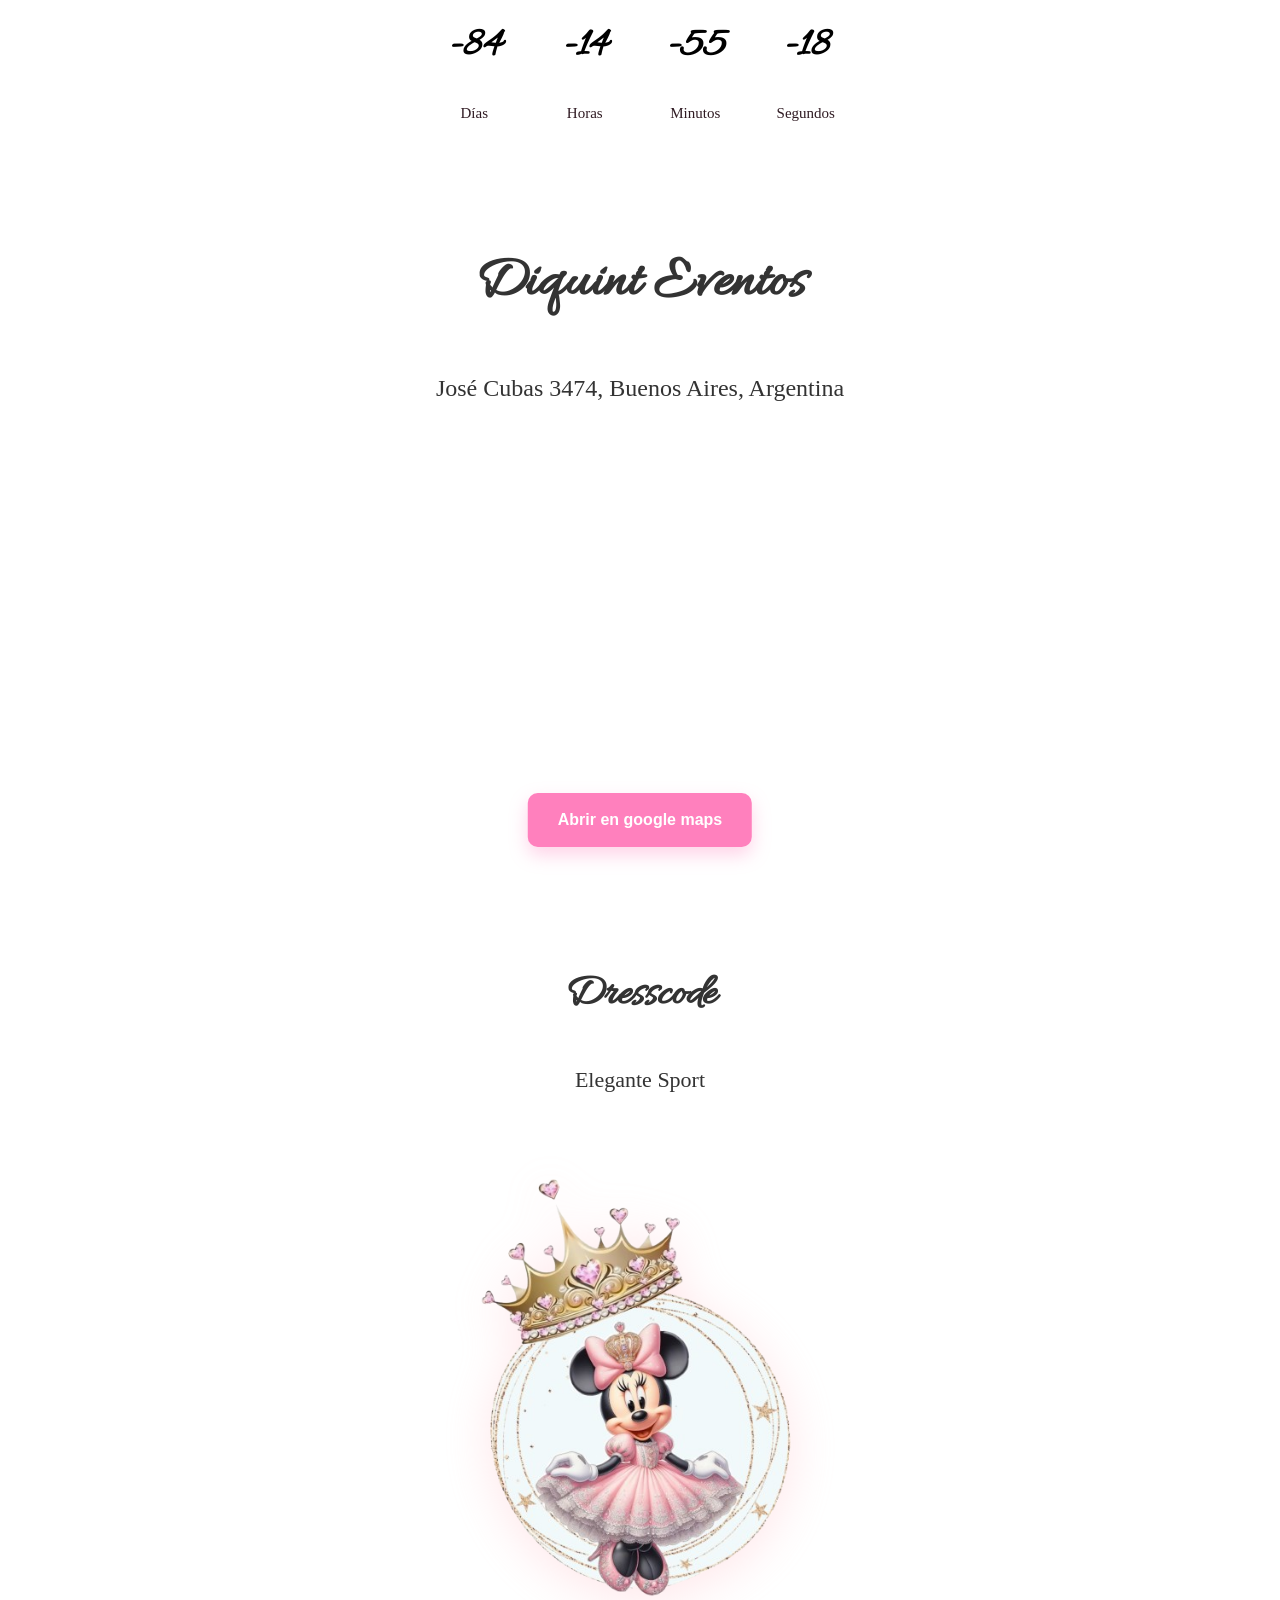
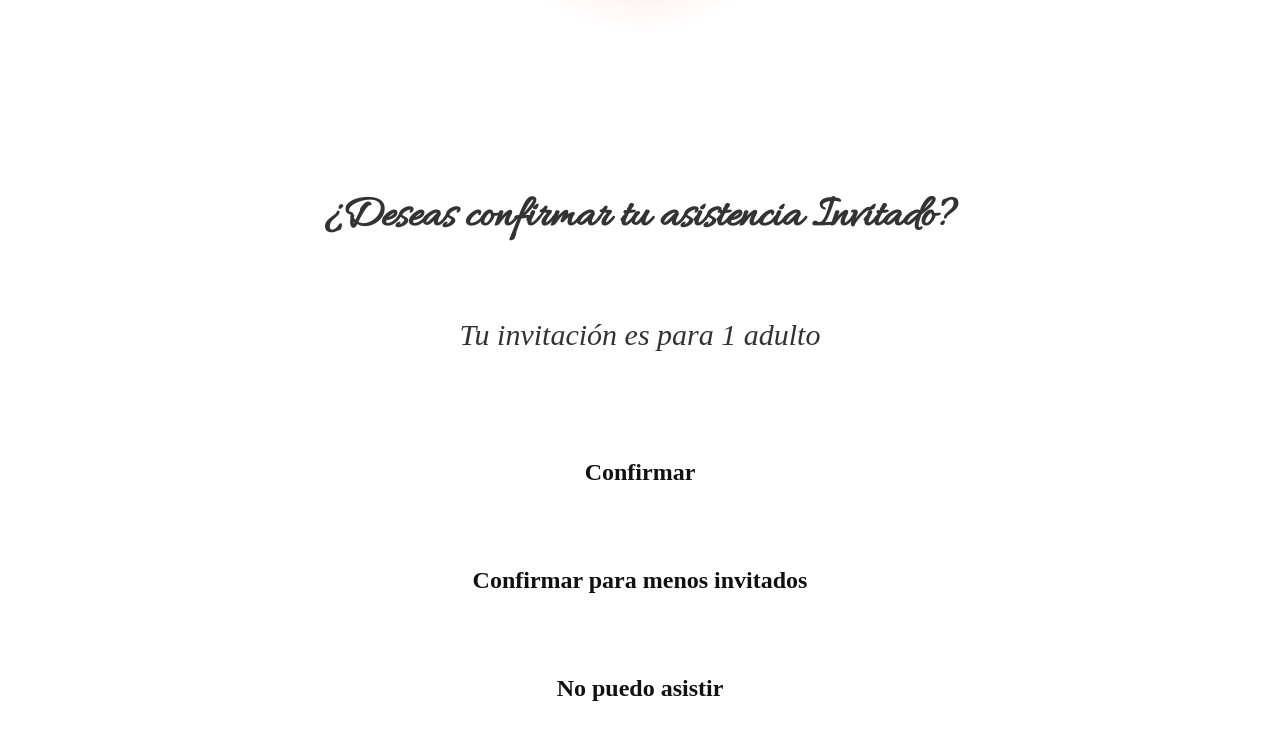
==== commit 298dcb80: "actualizacion links" ====
--- a/index.html
+++ b/index.html
@@ -72,7 +72,6 @@
         </div>
     </section>
 
-<div id="eventReminder" class="event-reminder"></div>
 
     <section class="location reveal">
         <h2>Diquint Eventos</h2>
--- a/css/styles.css
+++ b/css/styles.css
@@ -580,18 +580,3 @@
         padding: 18px 28px;
     }
 }
-
-.event-reminder {
-    display: none;
-    width: min(90%, 650px);
-    margin: 30px auto;
-    padding: 18px 24px;
-    text-align: center;
-    font-size: clamp(18px, 4vw, 26px);
-    font-family: 'Baloo Tammudu 2', sans-serif;
-    color: #7a4b5d;
-    background: #fce8f1;
-    border: 1px solid #efbfd3;
-    border-radius: 22px;
-    box-shadow: 0 8px 24px rgba(122, 75, 93, 0.14);
-}
